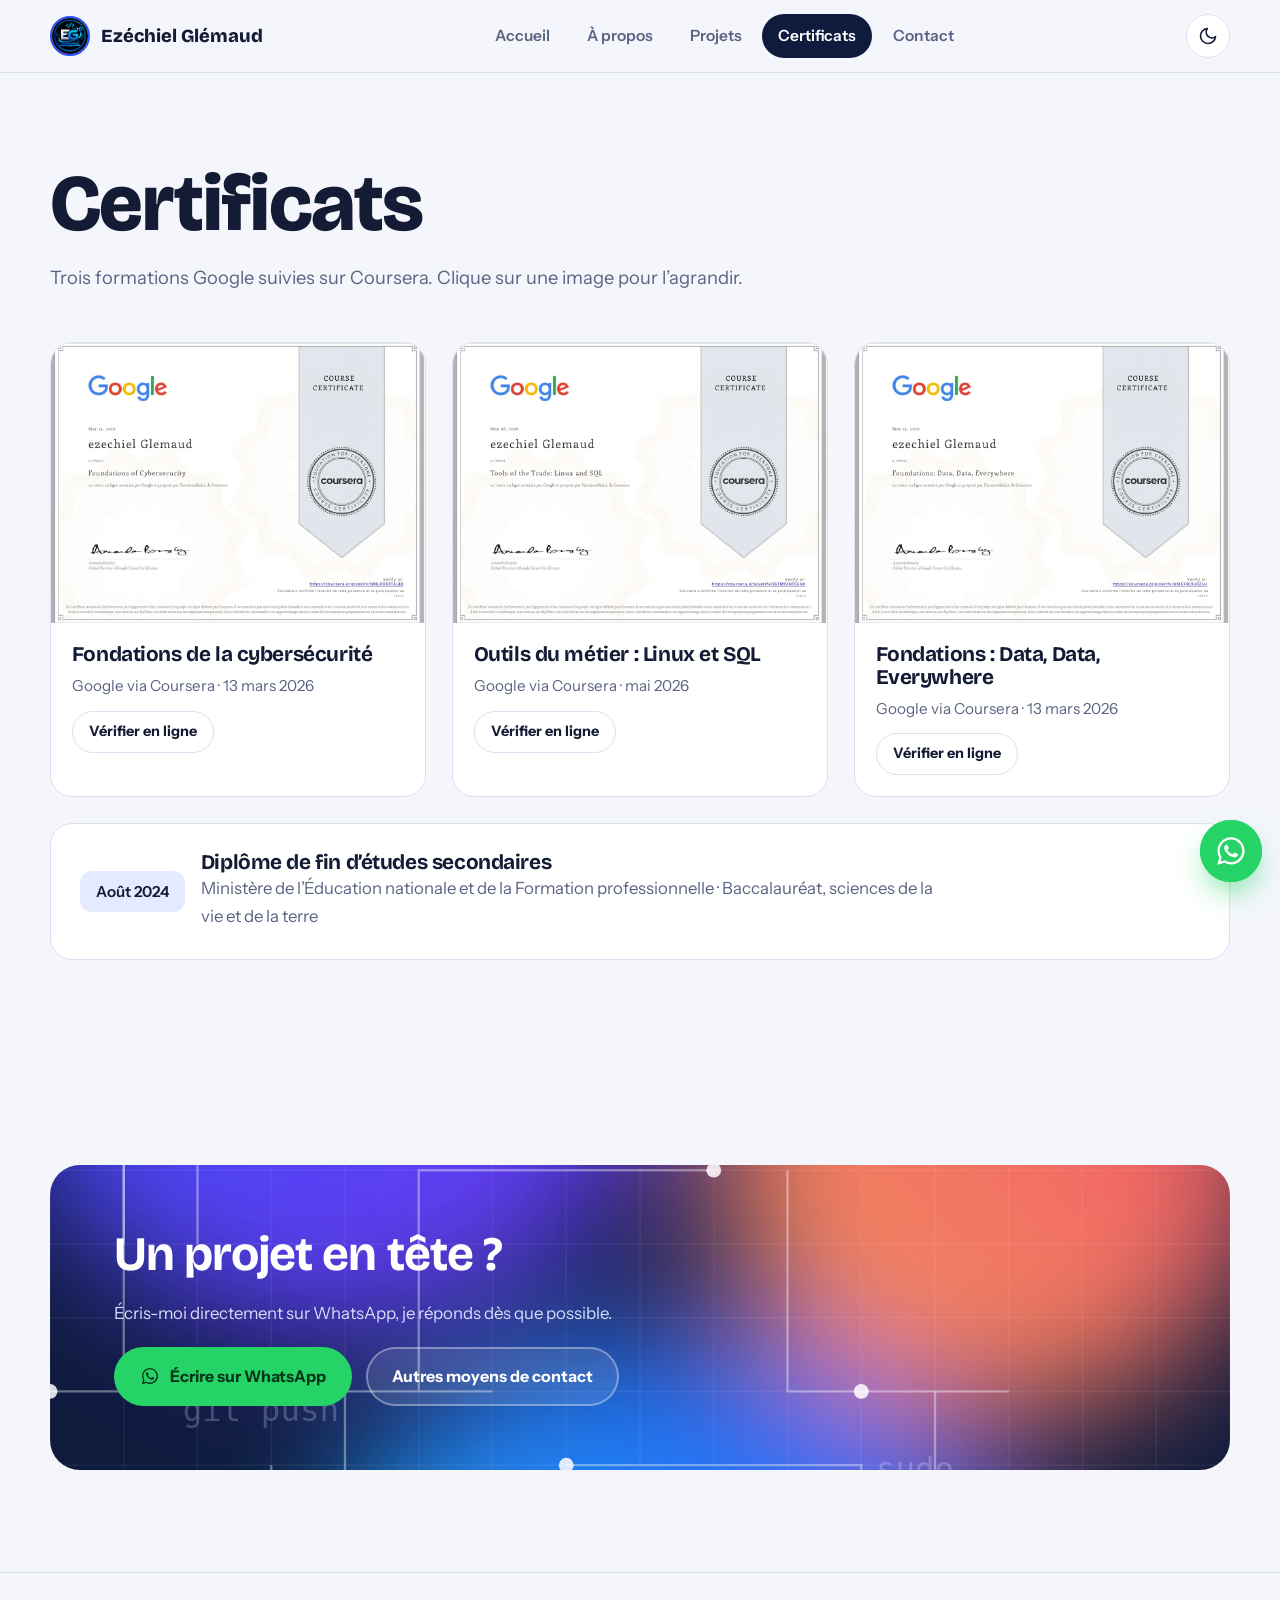
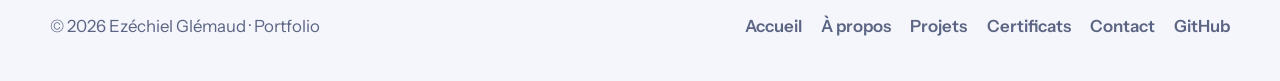
==== certificats.html @ d7ba4f1f "firjsjs" ====
<!DOCTYPE html>
<html lang="fr" data-theme="light">
<head>
<meta charset="UTF-8">
<meta name="viewport" content="width=device-width, initial-scale=1, viewport-fit=cover">
<title>Certificats — Ezéchiel Glémaud</title>
<meta name="description" content="Certifications Google en cybersécurité, Linux/SQL et analyse de données.">
<meta name="theme-color" content="#0F1B3D">
<link rel="icon" href="images/art/eg.jpeg">
<link rel="preconnect" href="https://fonts.googleapis.com">
<link rel="preconnect" href="https://fonts.gstatic.com" crossorigin>
<link href="https://fonts.googleapis.com/css2?family=Bricolage+Grotesque:opsz,wght@12..96,600;12..96,700;12..96,800&family=Instrument+Sans:wght@400;500;600;700&display=swap" rel="stylesheet">
<link rel="stylesheet" href="css/style.css">
<script>try{var t=localStorage.getItem('theme');if(t)document.documentElement.setAttribute('data-theme',t)}catch(e){}</script>
</head>
<body>
<div class="progress" aria-hidden="true"><span></span></div>
<a class="sr-only" href="#main">Aller au contenu</a>
<header class="site-header">
  <div class="wrap nav">
    <a class="brand" href="index.html" aria-label="Accueil"><img src="images/art/eg.jpeg" alt=""><span>Ezéchiel Glémaud</span></a>
    <ul class="nav-links" id="menu"><li><a href="index.html">Accueil</a></li><li><a href="apropos.html">À propos</a></li><li><a href="projets.html">Projets</a></li><li><a href="certificats.html" aria-current="page">Certificats</a></li><li><a href="contact.html">Contact</a></li></ul>
    <div class="nav-tools">
      <button class="icon-btn" type="button" data-theme-toggle aria-label="Changer de thème">
        <svg class="theme-moon" viewBox="0 0 24 24" fill="none" stroke="currentColor" stroke-width="2" stroke-linecap="round" stroke-linejoin="round"><path d="M21 12.8A9 9 0 1 1 11.2 3a7 7 0 0 0 9.8 9.8Z"/></svg>
        <svg class="theme-sun" viewBox="0 0 24 24" fill="none" stroke="currentColor" stroke-width="2" stroke-linecap="round" stroke-linejoin="round"><circle cx="12" cy="12" r="4"/><path d="M12 2v2M12 20v2M4.9 4.9l1.4 1.4M17.7 17.7l1.4 1.4M2 12h2M20 12h2M4.9 19.1l1.4-1.4M17.7 6.3l1.4-1.4"/></svg>
      </button>
      <button class="icon-btn menu-btn" type="button" aria-label="Ouvrir le menu" aria-expanded="false" aria-controls="menu">
        <svg viewBox="0 0 24 24" fill="none" stroke="currentColor" stroke-width="2" stroke-linecap="round"><path d="M4 7h16M4 12h16M4 17h16"/></svg>
      </button>
    </div>
  </div>
</header>
<main id="main">

<section class="page-hero">
  <div class="wrap">
    <h1>Certificats</h1>
    <p>Trois formations Google suivies sur Coursera. Clique sur une image pour l’agrandir.</p>
  </div>
</section>

<section style="padding-top:2rem">
  <div class="wrap">
    <div class="certs"><article class="cert reveal">
  <button type="button" data-zoom="images/certs/cert-cyber.jpg" data-alt="Certificat Google, Foundations of Cybersecurity" aria-label="Agrandir : Fondations de la cybersécurité"><img src="images/certs/cert-cyber.jpg" alt="Certificat Google, Foundations of Cybersecurity" loading="lazy"></button>
  <div class="cert-body"><h3>Fondations de la cybersécurité</h3><p>Google via Coursera · 13 mars 2026</p><a class="link-pill" style="width:fit-content;margin-top:.4rem" href="https://coursera.org/verify/NMLPO0XT4UI8" target="_blank" rel="noopener">Vérifier en ligne</a></div>
</article><article class="cert reveal">
  <button type="button" data-zoom="images/certs/cert-linux-sql.jpg" data-alt="Certificat Google, Linux et SQL" aria-label="Agrandir : Outils du métier : Linux et SQL"><img src="images/certs/cert-linux-sql.jpg" alt="Certificat Google, Linux et SQL" loading="lazy"></button>
  <div class="cert-body"><h3>Outils du métier : Linux et SQL</h3><p>Google via Coursera · mai 2026</p><a class="link-pill" style="width:fit-content;margin-top:.4rem" href="https://www.coursera.org/account/accomplishments/verify/361MYZNTC6NX" target="_blank" rel="noopener">Vérifier en ligne</a></div>
</article><article class="cert reveal">
  <button type="button" data-zoom="images/certs/cert-data.jpg" data-alt="Certificat Google, Data, Data, Everywhere" aria-label="Agrandir : Fondations : Data, Data, Everywhere"><img src="images/certs/cert-data.jpg" alt="Certificat Google, Data, Data, Everywhere" loading="lazy"></button>
  <div class="cert-body"><h3>Fondations : Data, Data, Everywhere</h3><p>Google via Coursera · 13 mars 2026</p><a class="link-pill" style="width:fit-content;margin-top:.4rem" href="https://coursera.org/verify/UMK74C9U0ZSH" target="_blank" rel="noopener">Vérifier en ligne</a></div>
</article></div>
    <div class="card reveal" style="margin-top:1.6rem;display:flex;gap:1rem;align-items:center">
      <span class="chip">Août 2024</span>
      <div><h3>Diplôme de fin d’études secondaires</h3><p style="color:var(--muted)">Ministère de l’Éducation nationale et de la Formation professionnelle · Baccalauréat, sciences de la vie et de la terre</p></div>
    </div>
  </div>
</section>

<dialog id="lightbox" class="lightbox" aria-label="Certificat agrandi">
  <button class="icon-btn close" type="button" aria-label="Fermer"><svg viewBox="0 0 24 24" fill="none" stroke="currentColor" stroke-width="2" stroke-linecap="round"><path d="M6 6l12 12M18 6 6 18"/></svg></button>
  <img src="" alt="">
</dialog>
<section>
  <div class="wrap">
    <div class="cta reveal">
      <h2>Un projet en tête ?</h2>
      <p>Écris-moi directement sur WhatsApp, je réponds dès que possible.</p>
      <div class="btn-row">
        <a class="btn btn-wa" data-link="whatsapp" href="#"><svg viewBox="0 0 32 32" fill="currentColor" aria-hidden="true"><path d="M16.04 3C9 3 3.28 8.72 3.28 15.76c0 2.25.59 4.45 1.71 6.38L3 29l7.05-1.85a12.74 12.74 0 0 0 6 1.53h.01c7.04 0 12.76-5.72 12.76-12.76C28.82 8.88 23.08 3 16.04 3Zm0 23.5h-.01a10.6 10.6 0 0 1-5.4-1.48l-.39-.23-4.18 1.1 1.12-4.07-.25-.42a10.57 10.57 0 0 1-1.62-5.64c0-5.85 4.76-10.6 10.62-10.6 2.84 0 5.5 1.1 7.5 3.1a10.52 10.52 0 0 1 3.1 7.5c0 5.85-4.77 10.74-10.49 10.74Zm5.82-7.94c-.32-.16-1.89-.93-2.18-1.04-.29-.11-.5-.16-.71.16-.21.32-.82 1.04-1 1.25-.19.21-.37.24-.69.08-.32-.16-1.35-.5-2.57-1.59-.95-.85-1.59-1.9-1.78-2.22-.19-.32-.02-.49.14-.65.14-.14.32-.37.48-.56.16-.19.21-.32.32-.53.11-.21.05-.4-.03-.56-.08-.16-.71-1.72-.98-2.35-.26-.62-.52-.53-.71-.54h-.61c-.21 0-.56.08-.85.4-.29.32-1.11 1.09-1.11 2.66s1.14 3.09 1.3 3.3c.16.21 2.24 3.42 5.43 4.8.76.33 1.35.52 1.81.67.76.24 1.45.21 2 .13.61-.09 1.89-.77 2.15-1.52.27-.75.27-1.39.19-1.52-.08-.13-.29-.21-.61-.37Z"/></svg>Écrire sur WhatsApp</a>
        <a class="btn btn-ghost" href="contact.html">Autres moyens de contact</a>
      </div>
    </div>
  </div>
</section>
</main>
<footer class="site-footer">
  <div class="wrap footer-row">
    <p>© <span data-year>2026</span> Ezéchiel Glémaud · Portfolio</p>
    <ul class="footer-links"><li><a href="index.html">Accueil</a></li><li><a href="apropos.html">À propos</a></li><li><a href="projets.html">Projets</a></li><li><a href="certificats.html">Certificats</a></li><li><a href="contact.html">Contact</a></li><li><a data-link="github" href="#">GitHub</a></li></ul>
  </div>
</footer>

<a class="wa-float" data-link="whatsapp" href="#" aria-label="Me contacter sur WhatsApp">
  <span class="wa-label">Discutons sur WhatsApp</span>
  <span class="wa-btn"><svg viewBox="0 0 32 32" fill="currentColor" aria-hidden="true"><path d="M16.04 3C9 3 3.28 8.72 3.28 15.76c0 2.25.59 4.45 1.71 6.38L3 29l7.05-1.85a12.74 12.74 0 0 0 6 1.53h.01c7.04 0 12.76-5.72 12.76-12.76C28.82 8.88 23.08 3 16.04 3Zm0 23.5h-.01a10.6 10.6 0 0 1-5.4-1.48l-.39-.23-4.18 1.1 1.12-4.07-.25-.42a10.57 10.57 0 0 1-1.62-5.64c0-5.85 4.76-10.6 10.62-10.6 2.84 0 5.5 1.1 7.5 3.1a10.52 10.52 0 0 1 3.1 7.5c0 5.85-4.77 10.74-10.49 10.74Zm5.82-7.94c-.32-.16-1.89-.93-2.18-1.04-.29-.11-.5-.16-.71.16-.21.32-.82 1.04-1 1.25-.19.21-.37.24-.69.08-.32-.16-1.35-.5-2.57-1.59-.95-.85-1.59-1.9-1.78-2.22-.19-.32-.02-.49.14-.65.14-.14.32-.37.48-.56.16-.19.21-.32.32-.53.11-.21.05-.4-.03-.56-.08-.16-.71-1.72-.98-2.35-.26-.62-.52-.53-.71-.54h-.61c-.21 0-.56.08-.85.4-.29.32-1.11 1.09-1.11 2.66s1.14 3.09 1.3 3.3c.16.21 2.24 3.42 5.43 4.8.76.33 1.35.52 1.81.67.76.24 1.45.21 2 .13.61-.09 1.89-.77 2.15-1.52.27-.75.27-1.39.19-1.52-.08-.13-.29-.21-.61-.37Z"/></svg></span>
</a>

<script src="js/config.js"></script>
<script src="js/main.js"></script>
</body>
</html>
---- css/style.css ----
/* ==========================================================
   Portfolio — Ezéchiel Glémaud
   Tokens → base → layout → composants → pages → responsive
   ========================================================== */
:root{
  --ink:#0F1B3D;
  --cobalt:#2B50FF;
  --cobalt-soft:#E4EAFF;
  --red:#E0314B;
  --bg:#F4F6FC;
  --card:#FFFFFF;
  --text:#141B34;
  --muted:#5B6482;
  --line:#DCE1F1;
  --shadow:0 18px 40px -22px rgba(15,27,61,.35);
  --radius:22px;
  --radius-sm:12px;
  --font-display:'Bricolage Grotesque','Segoe UI',system-ui,sans-serif;
  --font-body:'Instrument Sans','Segoe UI',system-ui,sans-serif;
  --wrap:1180px;
}
[data-theme="dark"]{
  --bg:#0A1128;
  --card:#121C3D;
  --text:#EAEFFF;
  --muted:#9AA6CC;
  --line:#22305F;
  --cobalt-soft:#1A2858;
  --shadow:0 18px 40px -22px rgba(0,0,0,.7);
}

*,*::before,*::after{box-sizing:border-box;margin:0;padding:0}
html{scroll-behavior:smooth;-webkit-text-size-adjust:100%}
body{
  font-family:var(--font-body);
  background:var(--bg);
  color:var(--text);
  line-height:1.65;
  font-size:1.05rem;
  overflow-x:hidden;
}
img,svg{display:block;max-width:100%}
a{color:inherit}
:focus-visible{outline:3px solid var(--cobalt);outline-offset:3px;border-radius:6px}
.sr-only{position:absolute;width:1px;height:1px;overflow:hidden;clip:rect(0 0 0 0);white-space:nowrap}

h1,h2,h3{font-family:var(--font-display);line-height:1.08;letter-spacing:-.02em}
h1{font-size:clamp(2.6rem,6.4vw,5rem);font-weight:800}
h2{font-size:clamp(1.9rem,4vw,3rem);font-weight:700}
h3{font-size:1.3rem;font-weight:700}
p{max-width:68ch}

.wrap{width:min(var(--wrap),100% - 2.5rem);margin-inline:auto}
section{padding-block:clamp(3.5rem,8vw,6.5rem)}
.section-head{margin-bottom:2.6rem;display:grid;gap:.7rem}
.section-head p{color:var(--muted)}

/* ---------- barre de progression ---------- */
.progress{position:fixed;inset:0 0 auto 0;height:4px;z-index:200;background:transparent}
.progress span{display:block;height:100%;width:0;background:linear-gradient(90deg,var(--cobalt),var(--red))}

/* ---------- navigation ---------- */
.site-header{
  position:sticky;top:0;z-index:100;
  backdrop-filter:blur(14px);
  background:color-mix(in srgb,var(--bg) 82%,transparent);
  border-bottom:1px solid var(--line);
}
.nav{display:flex;align-items:center;justify-content:space-between;gap:1rem;height:72px}
.brand{display:flex;align-items:center;gap:.7rem;text-decoration:none;font-family:var(--font-display);font-weight:800;font-size:1.15rem}
.brand img{width:40px;height:40px;border-radius:50%;object-fit:cover;object-position:50% 20%;border:2px solid var(--cobalt)}
.nav-links{display:flex;align-items:center;gap:.3rem;list-style:none}
.nav-links a{
  display:block;padding:.55rem 1rem;border-radius:999px;text-decoration:none;font-weight:600;font-size:.97rem;color:var(--muted);
  transition:background .2s,color .2s;
}
.nav-links a:hover{background:var(--cobalt-soft);color:var(--text)}
.nav-links a[aria-current="page"]{background:var(--ink);color:#fff}
[data-theme="dark"] .nav-links a[aria-current="page"]{background:var(--cobalt)}
.nav-tools{display:flex;align-items:center;gap:.6rem}
.icon-btn{
  width:44px;height:44px;border-radius:50%;border:1px solid var(--line);background:var(--card);color:var(--text);
  display:grid;place-items:center;cursor:pointer;transition:transform .2s,border-color .2s;
}
.icon-btn:hover{border-color:var(--cobalt);transform:translateY(-2px)}
.icon-btn svg{width:20px;height:20px}
.menu-btn{display:none}
.theme-sun{display:none}
[data-theme="dark"] .theme-sun{display:block}
[data-theme="dark"] .theme-moon{display:none}

/* ---------- boutons ---------- */
.btn{
  display:inline-flex;align-items:center;gap:.6rem;padding:.9rem 1.5rem;border-radius:999px;
  font-weight:700;font-size:1rem;text-decoration:none;border:2px solid transparent;cursor:pointer;
  font-family:inherit;transition:transform .2s,box-shadow .2s,background .2s;
}
.btn:hover{transform:translateY(-3px)}
.btn-primary{background:var(--cobalt);color:#fff;box-shadow:0 14px 28px -14px var(--cobalt)}
.btn-ghost{border-color:var(--line);background:var(--card);color:var(--text)}
.btn-ghost:hover{border-color:var(--cobalt)}
.btn-wa{background:#25D366;color:#06371b}
.btn svg{width:20px;height:20px}
.btn-row{display:flex;flex-wrap:wrap;gap:.9rem}

/* ---------- hero ---------- */
.hero{padding-block:clamp(2.5rem,6vw,5rem) clamp(3rem,7vw,6rem);position:relative}
.hero-grid{display:grid;grid-template-columns:1.15fr .85fr;gap:clamp(2rem,5vw,4.5rem);align-items:center}
.hero-copy{display:grid;gap:1.5rem}
.hero-status{
  display:inline-flex;align-items:center;gap:.6rem;width:fit-content;padding:.45rem 1rem;border-radius:999px;
  background:var(--card);border:1px solid var(--line);font-weight:600;font-size:.92rem;color:var(--muted);
}
.hero-status i{width:9px;height:9px;border-radius:50%;background:#25D366;box-shadow:0 0 0 0 rgba(37,211,102,.6);animation:pulse 2.2s infinite}
@keyframes pulse{70%{box-shadow:0 0 0 10px rgba(37,211,102,0)}100%{box-shadow:0 0 0 0 rgba(37,211,102,0)}}
.hero h1 .line{display:block;overflow:hidden}
.hero h1 .line span{display:block;transform:translateY(105%);animation:rise .9s cubic-bezier(.2,.8,.2,1) forwards}
.hero h1 .line:nth-child(2) span{animation-delay:.12s;color:var(--cobalt)}
@keyframes rise{to{transform:none}}
.hero-role{font-family:var(--font-display);font-size:clamp(1.2rem,2.4vw,1.7rem);font-weight:600;min-height:2.2rem}
.hero-role .typed::after{content:"";display:inline-block;width:3px;height:1.1em;background:var(--cobalt);margin-left:4px;vertical-align:-.15em;animation:blink 1s steps(1) infinite}
@keyframes blink{50%{opacity:0}}
.hero-lead{color:var(--muted);font-size:1.15rem}
.hero-copy > *{opacity:0;animation:fade .8s ease forwards}
.hero-copy > *:nth-child(1){animation-delay:.05s}
.hero-copy > .hero-title{opacity:1;animation:none}
.hero-copy > *:nth-child(3){animation-delay:.45s}
.hero-copy > *:nth-child(4){animation-delay:.6s}
.hero-copy > *:nth-child(5){animation-delay:.75s}
@keyframes fade{to{opacity:1}}

.hero-visual{position:relative;justify-self:center;width:min(100%,460px);aspect-ratio:4/5;perspective:900px}
.hero-card{
  position:absolute;inset:0;border-radius:230px 230px 28px 28px;overflow:hidden;background:var(--ink);
  box-shadow:var(--shadow);transform-style:preserve-3d;transition:transform .15s ease-out;
}
.hero-card .art{position:absolute;inset:0;width:100%;height:100%;object-fit:cover}
.hero-card .photo{
  position:absolute;left:50%;bottom:0;width:86%;height:94%;transform:translateX(-50%);
  object-fit:cover;object-position:50% 0;border-radius:200px 200px 0 0;
  -webkit-mask-image:linear-gradient(#000 80%,transparent);mask-image:linear-gradient(#000 80%,transparent);
}
.float-chip{
  position:absolute;display:flex;align-items:center;gap:.6rem;padding:.65rem 1rem;border-radius:16px;
  background:var(--card);border:1px solid var(--line);box-shadow:var(--shadow);font-weight:700;font-size:.9rem;
  animation:bob 5s ease-in-out infinite;
}
.float-chip small{display:block;color:var(--muted);font-weight:500;font-size:.78rem}
.float-chip .dot{width:36px;height:36px;border-radius:10px;display:grid;place-items:center;background:var(--cobalt-soft);color:var(--cobalt)}
.float-chip .dot svg{width:20px;height:20px}
.chip-a{left:-8%;top:16%}
.chip-b{right:-6%;bottom:14%;animation-delay:-2.4s}
@keyframes bob{50%{transform:translateY(-10px)}}

/* ---------- bandeau compétences ---------- */
.marquee{border-block:1px solid var(--line);overflow:hidden;padding:1.1rem 0;background:var(--card)}
.marquee-track{display:flex;gap:3rem;width:max-content;animation:scroll 32s linear infinite}

.marquee span{font-family:var(--font-display);font-size:1.5rem;font-weight:700;white-space:nowrap;color:var(--muted)}
.marquee span::after{margin-left:3rem;color:var(--red)}
@keyframes scroll{to{transform:translateX(-50%)}}

/* ---------- cartes & grilles ---------- */
.card{background:var(--card);border:1px solid var(--line);border-radius:var(--radius);padding:1.8rem}
.grid-3{display:grid;grid-template-columns:repeat(3,1fr);gap:1.4rem}
.grid-2{display:grid;grid-template-columns:repeat(2,1fr);gap:1.4rem}

.stats{display:grid;grid-template-columns:repeat(4,1fr);gap:1rem}
.stat{padding:1.4rem;border-radius:var(--radius-sm);background:var(--cobalt-soft)}
.stat strong{display:block;font-family:var(--font-display);font-size:2.4rem;line-height:1;color:var(--cobalt)}
.stat span{color:var(--muted);font-size:.95rem}

/* ---------- projets ---------- */
.projects{display:grid;grid-template-columns:repeat(3,1fr);gap:1.6rem}
.project{
  background:var(--card);border:1px solid var(--line);border-radius:var(--radius);overflow:hidden;
  display:flex;flex-direction:column;transition:transform .3s,box-shadow .3s;
}
.project:hover{transform:translateY(-6px);box-shadow:var(--shadow)}
.project-cover{aspect-ratio:16/10;overflow:hidden;background:var(--ink)}
.project-cover img{width:100%;height:100%;object-fit:cover;transition:transform .6s}
.project:hover .project-cover img{transform:scale(1.06)}
.project-body{padding:1.5rem;display:flex;flex-direction:column;gap:.9rem;flex:1}
.project-body p{color:var(--muted);font-size:.98rem}
.tags{display:flex;flex-wrap:wrap;gap:.45rem}
.tag{padding:.25rem .75rem;border-radius:999px;background:var(--cobalt-soft);color:var(--cobalt);font-weight:600;font-size:.82rem}
[data-theme="dark"] .tag{color:#9DB2FF}
.project-links{margin-top:auto;display:flex;gap:.6rem;flex-wrap:wrap;padding-top:.4rem}
.link-pill{
  display:inline-flex;align-items:center;gap:.45rem;padding:.5rem 1rem;border-radius:999px;border:1px solid var(--line);
  text-decoration:none;font-weight:700;font-size:.9rem;transition:background .2s,border-color .2s;
}
.link-pill:hover{border-color:var(--cobalt);background:var(--cobalt-soft)}
.link-pill svg{width:17px;height:17px}
.del-btn{margin-left:auto;border:0;background:transparent;color:var(--red);font:inherit;font-weight:700;font-size:.85rem;cursor:pointer}

.toolbar{display:flex;flex-wrap:wrap;gap:.6rem;align-items:center;justify-content:space-between;margin-bottom:2rem}
.filters{display:flex;flex-wrap:wrap;gap:.5rem}
.filter{
  padding:.55rem 1.1rem;border-radius:999px;border:1px solid var(--line);background:var(--card);color:var(--text);
  font:inherit;font-weight:600;font-size:.93rem;cursor:pointer;transition:all .2s;
}
.filter:hover{border-color:var(--cobalt)}
.filter.active{background:var(--ink);color:#fff;border-color:var(--ink)}
[data-theme="dark"] .filter.active{background:var(--cobalt);border-color:var(--cobalt)}
.empty{padding:3rem;text-align:center;color:var(--muted);border:2px dashed var(--line);border-radius:var(--radius)}

/* ---------- formulaire / dialog ---------- */
dialog{
  border:0;border-radius:var(--radius);padding:0;width:min(560px,calc(100% - 2rem));background:var(--card);color:var(--text);
  box-shadow:0 40px 80px -20px rgba(0,0,0,.5);margin:auto;
}
dialog::backdrop{background:rgba(10,17,40,.6);backdrop-filter:blur(4px)}
dialog[open]{animation:pop .3s cubic-bezier(.2,.8,.2,1)}
@keyframes pop{from{opacity:0;transform:translateY(18px) scale(.97)}}
.form{display:grid;gap:1rem;padding:1.8rem}
.field{display:grid;gap:.4rem}
.field label{font-weight:700;font-size:.92rem}
.field input,.field select,.field textarea{
  width:100%;padding:.8rem 1rem;border-radius:var(--radius-sm);border:1.5px solid var(--line);
  background:var(--bg);color:var(--text);font:inherit;
}
.field textarea{min-height:120px;resize:vertical}
.field input:focus,.field select:focus,.field textarea:focus{outline:none;border-color:var(--cobalt);box-shadow:0 0 0 4px var(--cobalt-soft)}
.field small{color:var(--muted)}
.form-actions{display:flex;gap:.7rem;justify-content:flex-end;flex-wrap:wrap}

/* ---------- timeline ---------- */
.timeline{position:relative;display:grid;gap:1.6rem;padding-left:2.2rem}
.timeline::before{content:"";position:absolute;left:8px;top:8px;bottom:8px;width:3px;border-radius:3px;background:linear-gradient(var(--cobalt),var(--red))}
.t-item{position:relative}
.t-item::before{content:"";position:absolute;left:-2.2rem;top:.45rem;width:19px;height:19px;border-radius:50%;background:var(--bg);border:4px solid var(--cobalt)}
.t-date{display:inline-block;font-weight:700;color:var(--cobalt);margin-bottom:.3rem}
.t-item h3{margin-bottom:.2rem}
.t-item .where{color:var(--muted);font-weight:600;margin-bottom:.5rem}

/* ---------- compétences ---------- */
.skill-group h3{margin-bottom:1rem}
.chips{display:flex;flex-wrap:wrap;gap:.55rem}
.chip{padding:.5rem 1rem;border-radius:12px;background:var(--cobalt-soft);font-weight:600;font-size:.95rem}

/* ---------- certificats ---------- */
.certs{display:grid;grid-template-columns:repeat(3,1fr);gap:1.6rem}
.cert{background:var(--card);border:1px solid var(--line);border-radius:var(--radius);overflow:hidden;display:flex;flex-direction:column}
.cert button{border:0;padding:0;background:#fff;cursor:zoom-in;display:block}
.cert img{width:100%;aspect-ratio:4/3;object-fit:cover;transition:transform .5s}
.cert button:hover img{transform:scale(1.04)}
.cert-body{padding:1.3rem;display:grid;gap:.4rem}
.cert-body p{color:var(--muted);font-size:.95rem}
.lightbox{width:min(1100px,calc(100% - 1.5rem));background:transparent;box-shadow:none}
.lightbox img{width:100%;border-radius:var(--radius-sm)}
.lightbox .close{position:absolute;top:.6rem;right:.6rem}

/* ---------- contact ---------- */
.contact-grid{display:grid;grid-template-columns:.9fr 1.1fr;gap:2rem;align-items:start}
.contact-list{display:grid;gap:1rem}
.contact-item{display:flex;gap:1rem;align-items:center;padding:1.1rem 1.3rem;text-decoration:none;transition:transform .2s,border-color .2s}
a.contact-item:hover{transform:translateX(6px);border-color:var(--cobalt)}
.contact-item .ico{width:46px;height:46px;border-radius:14px;background:var(--cobalt-soft);color:var(--cobalt);display:grid;place-items:center;flex:none}
.contact-item .ico svg{width:22px;height:22px}
.contact-item strong{display:block}
.contact-item span{color:var(--muted);font-size:.95rem;word-break:break-word}

/* ---------- bandeau appel à l'action ---------- */
.cta{
  position:relative;overflow:hidden;border-radius:calc(var(--radius) + 8px);padding:clamp(2rem,6vw,4rem);
  color:#fff;background:var(--ink) url(../images/art/hero-art.svg) center/cover;
  display:grid;gap:1.2rem;justify-items:start;
}
.cta p{color:#D5DCF7}
.cta .btn-ghost{background:rgba(255,255,255,.1);color:#fff;border-color:rgba(255,255,255,.35)}

/* ---------- pied de page ---------- */
.site-footer{border-top:1px solid var(--line);padding-block:2.5rem;color:var(--muted)}
.footer-row{display:flex;flex-wrap:wrap;gap:1.2rem;justify-content:space-between;align-items:center}
.footer-links{display:flex;gap:1.2rem;flex-wrap:wrap;list-style:none}
.footer-links a{text-decoration:none;font-weight:600}
.footer-links a:hover{color:var(--cobalt)}

/* ---------- en-tête de page interne ---------- */
.page-hero{padding-block:clamp(3rem,7vw,5.5rem) 1rem}
.page-hero p{color:var(--muted);font-size:1.15rem;margin-top:1rem}
.about-grid{display:grid;grid-template-columns:.8fr 1.2fr;gap:clamp(2rem,5vw,4rem);align-items:start}
.about-photo{position:sticky;top:96px;border-radius:var(--radius);overflow:hidden;box-shadow:var(--shadow);aspect-ratio:4/5}
.about-photo img{width:100%;height:100%;object-fit:cover;object-position:50% 10%}
.prose{display:grid;gap:1.1rem}
.prose p{color:var(--muted)}
.prose p:first-child{color:var(--text);font-size:1.25rem}

/* ---------- WhatsApp flottant ---------- */
.wa-float{
  position:fixed;right:max(1.1rem,env(safe-area-inset-right));bottom:max(1.1rem,env(safe-area-inset-bottom));z-index:150;
  display:flex;align-items:center;gap:.7rem;text-decoration:none;
}
.wa-label{
  background:var(--card);color:var(--text);padding:.55rem 1rem;border-radius:999px;font-weight:700;font-size:.9rem;
  border:1px solid var(--line);box-shadow:var(--shadow);opacity:0;transform:translateX(12px);transition:all .3s;pointer-events:none;white-space:nowrap;
}
.wa-float:hover .wa-label,.wa-float:focus-visible .wa-label{opacity:1;transform:none}
.wa-btn{
  position:relative;width:62px;height:62px;border-radius:50%;background:#25D366;color:#fff;display:grid;place-items:center;
  box-shadow:0 14px 30px -8px rgba(37,211,102,.7);transition:transform .25s;
}
.wa-btn::before{content:"";position:absolute;inset:0;border-radius:50%;background:#25D366;z-index:-1;animation:ring 2.6s ease-out infinite}
@keyframes ring{from{transform:scale(1);opacity:.55}to{transform:scale(1.7);opacity:0}}
.wa-float:hover .wa-btn{transform:scale(1.1) rotate(-6deg)}
.wa-btn svg{width:34px;height:34px}

/* ---------- apparition au défilement (sobre) ---------- */
.reveal{opacity:0;transform:translateY(22px);transition:opacity .7s ease,transform .7s ease}
.reveal.in{opacity:1;transform:none}

/* ---------- responsive ---------- */
@media (max-width:1020px){
  .projects,.certs,.grid-3{grid-template-columns:repeat(2,1fr)}
  .stats{grid-template-columns:repeat(2,1fr)}
}
@media (max-width:860px){
  .hero-grid,.about-grid,.contact-grid{grid-template-columns:1fr}
  .hero-visual{order:-1;width:min(78%,380px)}
  .chip-a{left:-4%}.chip-b{right:-4%}
  .about-photo{position:relative;top:0;max-width:420px}
  .menu-btn{display:grid}
  .nav-links{
    position:absolute;left:0;right:0;top:72px;flex-direction:column;align-items:stretch;gap:.2rem;padding:1rem 1.25rem 1.4rem;
    background:var(--bg);border-bottom:1px solid var(--line);
    clip-path:inset(0 0 100% 0);visibility:hidden;transition:clip-path .35s ease,visibility .35s;
  }
  .nav-links.open{clip-path:inset(0);visibility:visible}
  .nav-links a{padding:.9rem 1rem;font-size:1.05rem}
}
@media (max-width:620px){
  body{font-size:1rem}
  .projects,.certs,.grid-3,.grid-2{grid-template-columns:1fr}
  .stats{grid-template-columns:1fr 1fr}
  .btn{width:100%;justify-content:center}
  .btn-row{flex-direction:column}
  .wa-label{display:none}
  .wa-btn{width:56px;height:56px}
  .chip-a,.chip-b{display:none}
  .brand span{display:none}
}

@media (prefers-reduced-motion:reduce){
  *,*::before,*::after{animation:none!important;transition:none!important;scroll-behavior:auto!important}
  .hero h1 .line span{transform:none}
  .hero-copy > *{opacity:1}
  .reveal{opacity:1;transform:none}
}
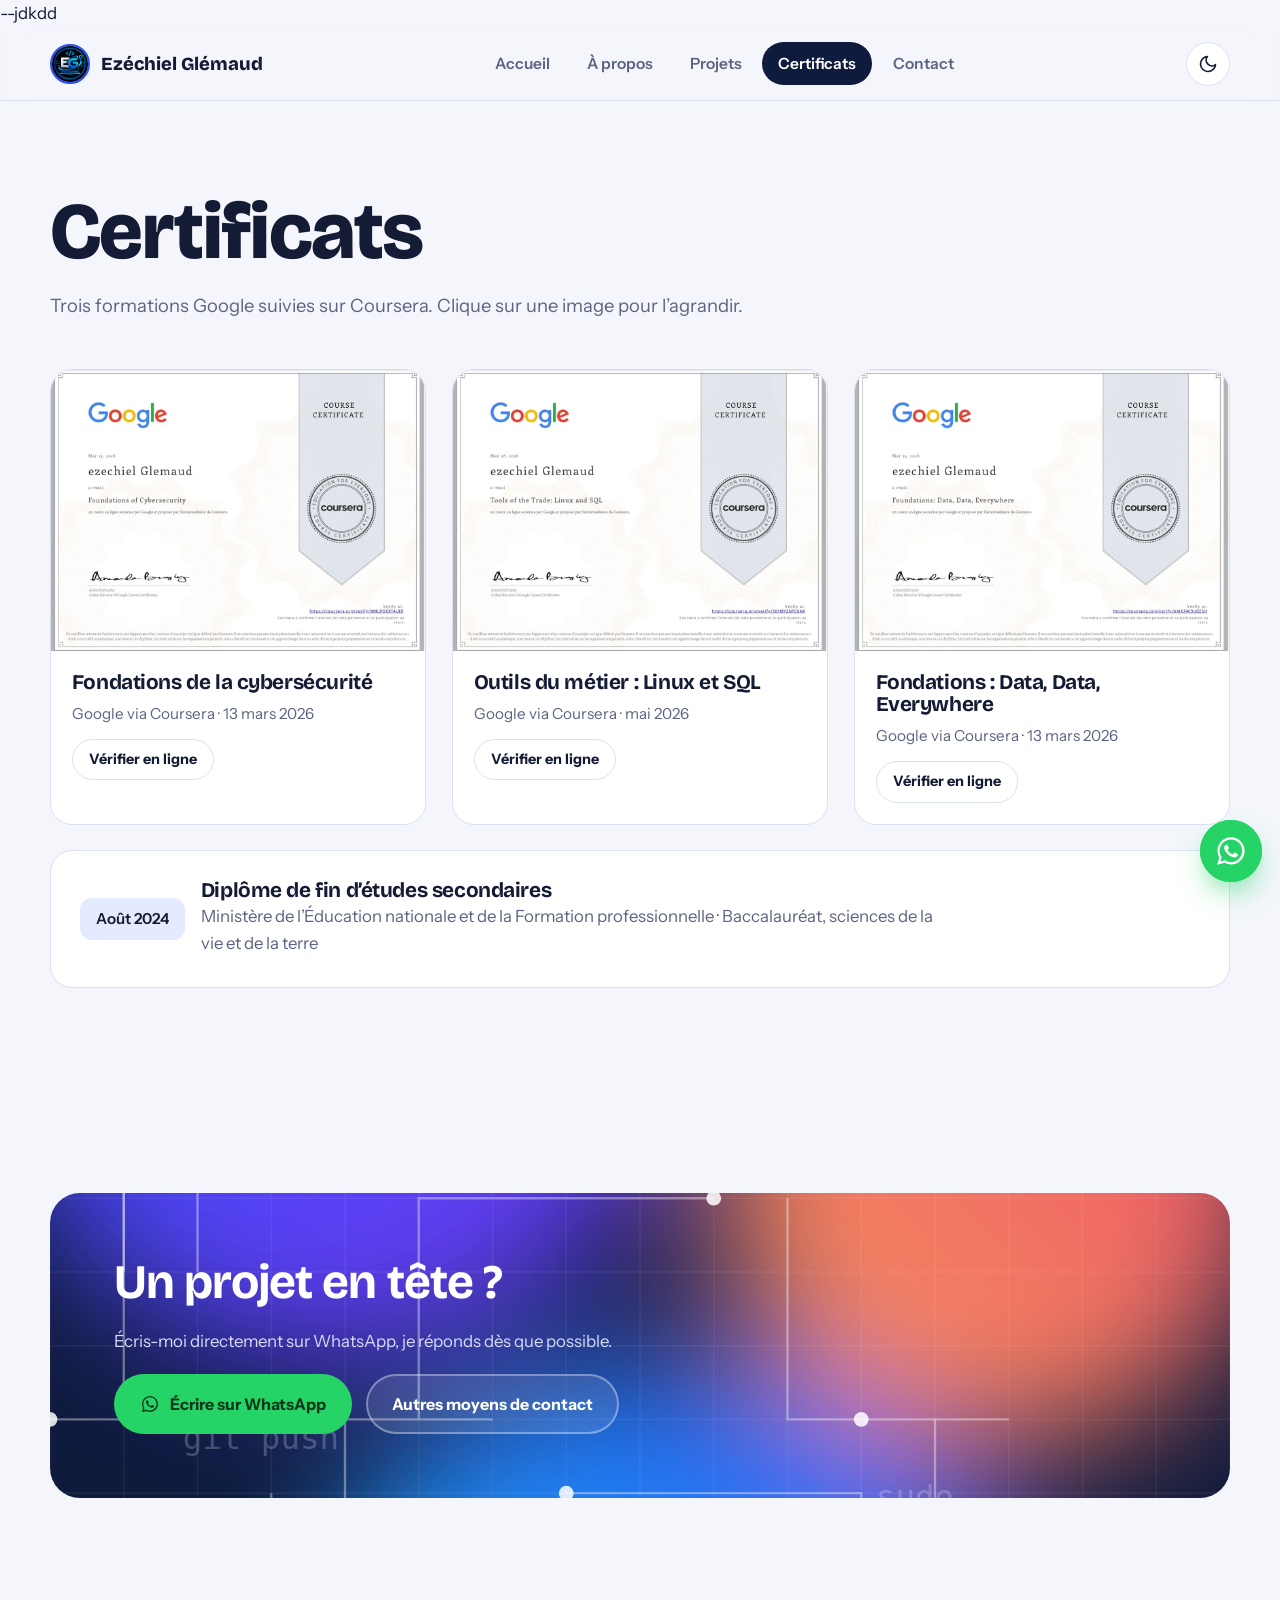
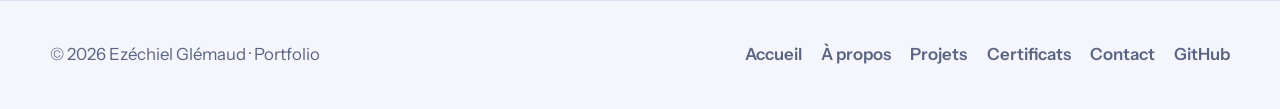
==== commit ce6409fa: "jssk" ====
--- a/certificats.html
+++ b/certificats.html
@@ -13,6 +13,7 @@
 <link rel="stylesheet" href="css/style.css">
 <script>try{var t=localStorage.getItem('theme');if(t)document.documentElement.setAttribute('data-theme',t)}catch(e){}</script>
 </head>
+--jdkdd
 <body>
 <div class="progress" aria-hidden="true"><span></span></div>
 <a class="sr-only" href="#main">Aller au contenu</a>
--- a/css/style.css
+++ b/css/style.css
@@ -154,11 +154,17 @@
 
 /* ---------- bandeau compétences ---------- */
 .marquee{border-block:1px solid var(--line);overflow:hidden;padding:1.1rem 0;background:var(--card)}
-.marquee-track{display:flex;gap:3rem;width:max-content;animation:scroll 32s linear infinite}
-
-.marquee span{font-family:var(--font-display);font-size:1.5rem;font-weight:700;white-space:nowrap;color:var(--muted)}
-.marquee span::after{margin-left:3rem;color:var(--red)}
+.marquee-track{display:flex;width:max-content;animation:scroll 32s linear infinite}
+.marquee span{
+  font-family:var(--font-display);font-size:1.5rem;font-weight:700;
+  white-space:nowrap;color:var(--muted);padding-right:3rem;
+}
+.marquee span::after{content:"\2726";margin-left:3rem;color:var(--red)}
 @keyframes scroll{to{transform:translateX(-50%)}}
+
+@media (hover:hover){
+  .marquee:hover .marquee-track{animation-play-state:paused}
+}
 
 /* ---------- cartes & grilles ---------- */
 .card{background:var(--card);border:1px solid var(--line);border-radius:var(--radius);padding:1.8rem}
@@ -347,3 +353,8 @@
   .hero-copy > *{opacity:1}
   .reveal{opacity:1;transform:none}
 }
+
+/* Le bandeau reste en mouvement lent même si les animations sont réduites */
+@media (prefers-reduced-motion:reduce){
+  .marquee-track{animation:scroll 60s linear infinite!important}
+}
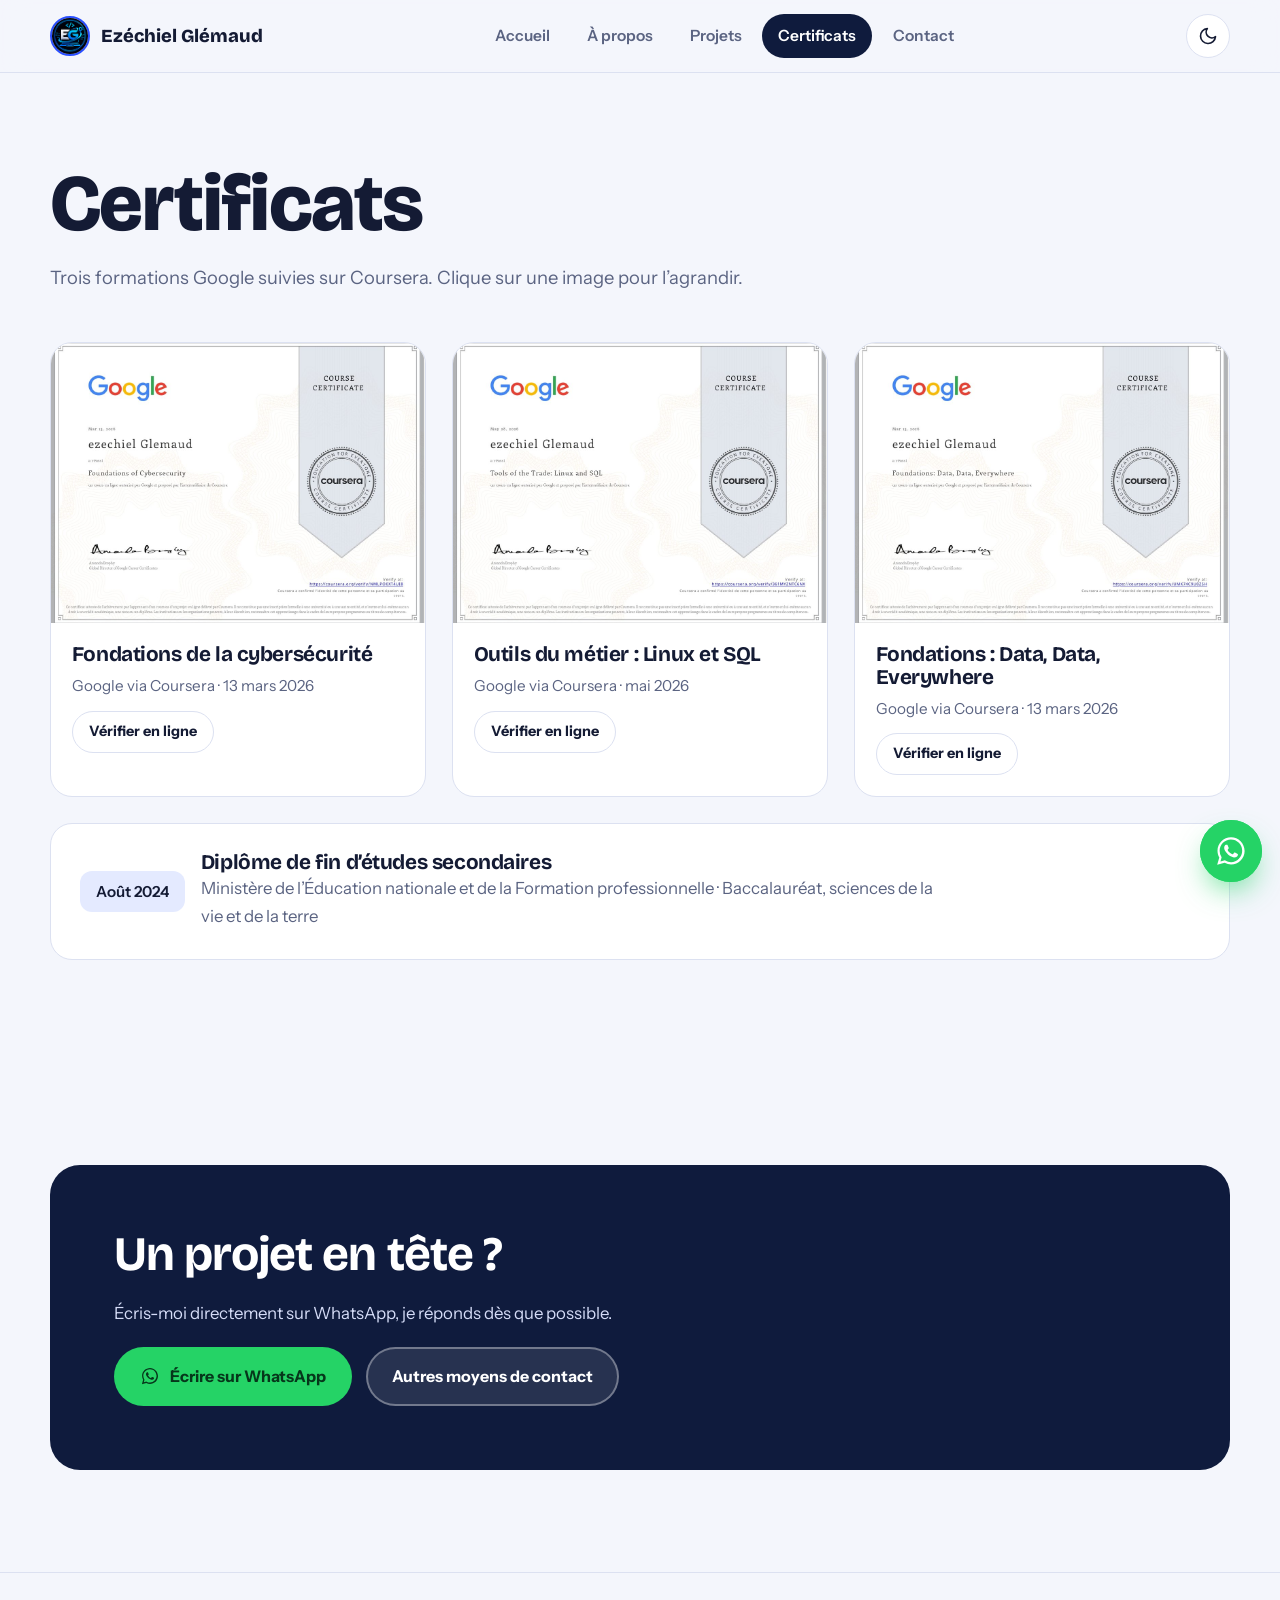
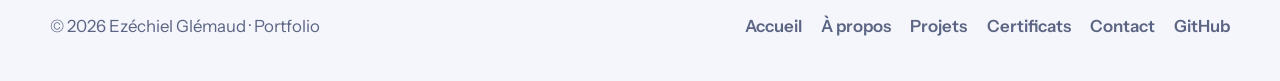
==== commit 874b24fd: "skjsj" ====
--- a/certificats.html
+++ b/certificats.html
@@ -13,7 +13,6 @@
 <link rel="stylesheet" href="css/style.css">
 <script>try{var t=localStorage.getItem('theme');if(t)document.documentElement.setAttribute('data-theme',t)}catch(e){}</script>
 </head>
---jdkdd
 <body>
 <div class="progress" aria-hidden="true"><span></span></div>
 <a class="sr-only" href="#main">Aller au contenu</a>
--- a/css/style.css
+++ b/css/style.css
@@ -154,17 +154,11 @@
 
 /* ---------- bandeau compétences ---------- */
 .marquee{border-block:1px solid var(--line);overflow:hidden;padding:1.1rem 0;background:var(--card)}
-.marquee-track{display:flex;width:max-content;animation:scroll 32s linear infinite}
-.marquee span{
-  font-family:var(--font-display);font-size:1.5rem;font-weight:700;
-  white-space:nowrap;color:var(--muted);padding-right:3rem;
-}
-.marquee span::after{content:"\2726";margin-left:3rem;color:var(--red)}
+.marquee-track{display:flex;gap:3rem;width:max-content;animation:scroll 32s linear infinite}
+.marquee:hover .marquee-track{animation-play-state:paused}
+.marquee span{font-family:var(--font-display);font-size:1.5rem;font-weight:700;white-space:nowrap;color:var(--muted)}
+.marquee span::after{content:"";margin-left:3rem;color:var(--red)}
 @keyframes scroll{to{transform:translateX(-50%)}}
-
-@media (hover:hover){
-  .marquee:hover .marquee-track{animation-play-state:paused}
-}
 
 /* ---------- cartes & grilles ---------- */
 .card{background:var(--card);border:1px solid var(--line);border-radius:var(--radius);padding:1.8rem}
@@ -270,7 +264,7 @@
 /* ---------- bandeau appel à l'action ---------- */
 .cta{
   position:relative;overflow:hidden;border-radius:calc(var(--radius) + 8px);padding:clamp(2rem,6vw,4rem);
-  color:#fff;background:var(--ink) url(../images/art/hero-art.svg) center/cover;
+  color:#fff;background:var(--ink)  center/cover;
   display:grid;gap:1.2rem;justify-items:start;
 }
 .cta p{color:#D5DCF7}
@@ -353,8 +347,3 @@
   .hero-copy > *{opacity:1}
   .reveal{opacity:1;transform:none}
 }
-
-/* Le bandeau reste en mouvement lent même si les animations sont réduites */
-@media (prefers-reduced-motion:reduce){
-  .marquee-track{animation:scroll 60s linear infinite!important}
-}
